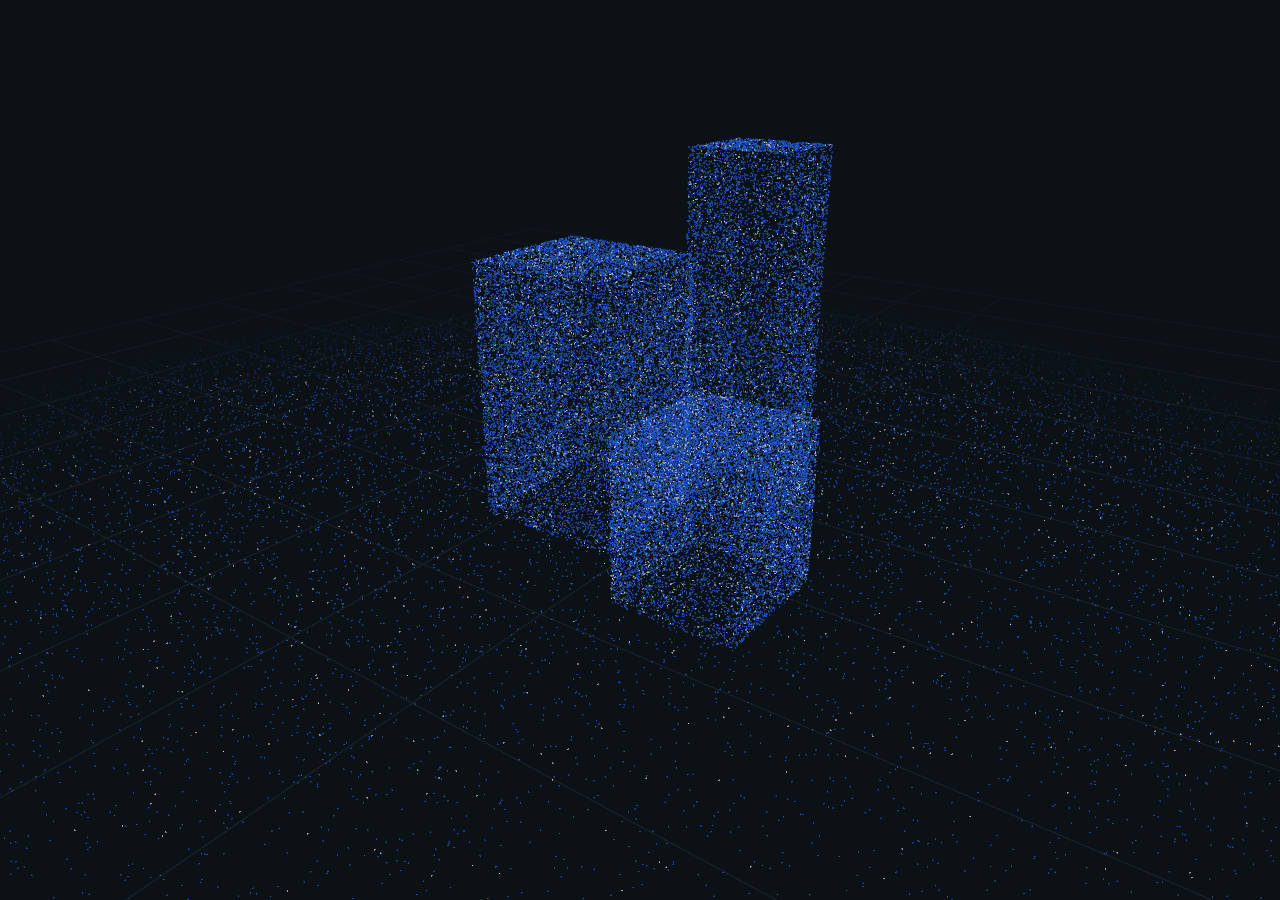
==== tools/shoot.html @ 38f68552 "Build the worldtick.co.uk site Single-page static site: no build step, no npm, plain HTML/CSS/ES mod" ====
<!doctype html>
<!-- Offline asset renderer. Not deployed, not linked from the site.
     Renders one resolved frame of the real scene at an exact size so the
     poster and Open Graph images match the live render rather than
     approximating it. Driven by tools/shoot.mjs. -->
<html lang="en">
<head>
<meta charset="utf-8">
<title>worldtick shoot</title>
<link rel="stylesheet" href="../css/style.css">
<script type="importmap">
{"imports":{"three/webgpu":"../vendor/three.webgpu.min.js","three/tsl":"../vendor/three.tsl.min.js"}}
</script>
<style>
  html, body { margin: 0; background: #0C1116; overflow: hidden; }
  #c { position: fixed; inset: 0; width: 100%; height: 100%; display: block; }
  .plate {
    position: fixed; inset: 0; display: none;
    align-items: flex-end; padding: 6.5%;
  }
  .plate .wordmark { font-size: 7.2vh; margin: 0; }
  body[data-mode="og"] .plate { display: flex; }
</style>
</head>
<body>
<canvas id="c"></canvas>

<div class="plate">
  <h1 class="wordmark"><span class="wordmark__a">world</span><span class="wordmark__b">.tick</span><span class="wordmark__c">()</span></h1>
</div>

<script type="module">
import * as THREE from 'three/webgpu';
import { createCloudScene, RESOLVE_TICKS, CAMERA } from '../js/scene-cloud.js';

const params = new URLSearchParams(location.search);
const mode = params.get('mode') || 'poster';
document.body.dataset.mode = mode;

// A little past full resolution, so nothing is caught mid-ease.
const TICK = RESOLVE_TICKS + 90;

const canvas = document.getElementById('c');
const renderer = new THREE.WebGPURenderer({ canvas, antialias: true, alpha: false });
renderer.setPixelRatio(1);            // the capture viewport is already at target size
renderer.setClearColor(0x0c1116, 1);
await renderer.init();

const w = window.innerWidth, h = window.innerHeight;
renderer.setSize(w, h, false);

const scene = new THREE.Scene();
const camera = new THREE.PerspectiveCamera(CAMERA.fov, w / h, 0.5, 200);

const cloud = createCloudScene({ quality: 'high' });
scene.add(cloud.object3D);

// Frame more generously than the live page for the poster: it is displayed
// with object-fit:cover at unknown aspect, so the composition has to survive
// being cropped on either axis.
const aspect = w / h;
const radius = CAMERA.radiusFor(aspect) * (mode === 'poster' ? 1.18 : 1.0);
const theta = CAMERA.theta + (mode === 'og' ? 0.35 : 0);
const phi = CAMERA.phi;
const lookAt = new THREE.Vector3(...CAMERA.lookAt);

camera.position.set(
  lookAt.x + radius * Math.sin(phi) * Math.sin(theta),
  lookAt.y + radius * Math.cos(phi),
  lookAt.z + radius * Math.sin(phi) * Math.cos(theta),
);
camera.lookAt(lookAt);

cloud.setFade(radius * 0.5, radius * 2.2);
cloud.setPixelScale((h * 0.5) / Math.tan((CAMERA.fov * Math.PI) / 360));
cloud.setTick(TICK);

await document.fonts.ready;
renderer.render(scene, camera);
// Second pass: the first render of a node material compiles shaders, and on
// some backends the result only lands in the swap chain on the frame after.
requestAnimationFrame(() => {
  renderer.render(scene, camera);
  window.__shotReady = true;
});
</script>
</body>
</html>
---- css/style.css ----
/* Worldtick Ltd — worldtick.co.uk
   Mobile-first, designed at 390px. No build step: edit this file directly. */

/* ---------- Fonts ---------- */

@font-face {
  font-family: 'IBM Plex Mono';
  src: url('../fonts/ibm-plex-mono-400.woff2') format('woff2');
  font-weight: 400; font-style: normal; font-display: swap;
}
@font-face {
  font-family: 'IBM Plex Mono';
  src: url('../fonts/ibm-plex-mono-500.woff2') format('woff2');
  font-weight: 500; font-style: normal; font-display: swap;
}
@font-face {
  font-family: 'IBM Plex Sans';
  src: url('../fonts/ibm-plex-sans-400.woff2') format('woff2');
  font-weight: 400; font-style: normal; font-display: swap;
}
@font-face {
  font-family: 'IBM Plex Sans';
  src: url('../fonts/ibm-plex-sans-600.woff2') format('woff2');
  font-weight: 600; font-style: normal; font-display: swap;
}

/* ---------- Tokens ----------
   Two deviations from the spec's table, both for contrast. See README. */

:root {
  --viewport:      #0C1116;
  --viewport-grid: #1A2129;
  --paper:         #F2F4F3;
  --ink:           #101418;
  --slate:         #5A6167;  /* spec had #697077 (4.58:1 on paper); this is 5.65:1 */
  --rule:          #D6DAD8;
  --signal:        #0B5FFF;
  --signal-dim:    #3D6E9E;

  /* Added: the spec's palette assumes a light document, but the hero and
     contact sections put the same roles on --viewport. */
  --paper-dim:     #B8C0C6;  /* body text on viewport — 10.3:1 */
  --slate-dark:    #7E878E;  /* secondary text on viewport — 5.19:1 */
  --signal-bright: #4D8BFF;  /* accent on viewport — 5.83:1 */

  --mono: 'IBM Plex Mono', ui-monospace, 'Cascadia Mono', Consolas, monospace;
  --sans: 'IBM Plex Sans', system-ui, -apple-system, 'Segoe UI', sans-serif;

  --gutter: 1.25rem;
  --measure: 34rem;
}

/* ---------- Reset / base ---------- */

*, *::before, *::after { box-sizing: border-box; }

html {
  overflow-x: clip;
  -webkit-text-size-adjust: 100%;
}

body {
  margin: 0;
  background: var(--viewport);
  color: var(--paper);
  font-family: var(--sans);
  font-size: 1.0625rem;   /* 17px */
  line-height: 1.6;
  font-synthesis-weight: none;
  -webkit-font-smoothing: antialiased;
}

h1, h2, h3, p { margin: 0; }
img { max-width: 100%; display: block; }

:focus-visible {
  outline: 2px solid var(--signal-bright);
  outline-offset: 3px;
  border-radius: 2px;
}
.doc :focus-visible { outline-color: var(--signal); }

.skip {
  position: absolute;
  left: -9999px;
  top: 0;
  z-index: 10;
  background: var(--paper);
  color: var(--ink);
  font-family: var(--mono);
  font-size: 0.875rem;
  padding: 0.75rem 1rem;
  text-decoration: none;
}
.skip:focus { left: 0; }

.wrap {
  width: min(100% - (var(--gutter) * 2), 66rem);
  margin-inline: auto;
}

/* ---------- The persistent 3D stage ----------
   Fixed behind everything. Opaque .doc sections scroll over it, so the
   scene is visible in the hero and again behind contact and the footer. */

.stage {
  position: fixed;
  inset: 0;
  z-index: 0;
  background: var(--viewport);
  pointer-events: none;
}
.stage__poster,
.stage__canvas {
  position: absolute;
  inset: 0;
  width: 100%;
  height: 100%;
}
.stage__poster { object-fit: cover; }

.stage__canvas {
  opacity: 0;
  transition: opacity 600ms ease;
}
/* Set by js/stage.js once the first frame has actually rendered, so the
   poster is never swapped out for an empty canvas. */
.stage.is-live .stage__canvas { opacity: 1; }
.stage.is-live .stage__poster { opacity: 0; transition: opacity 600ms ease; }

/* Dimmed by scroll position — the hero recedes rather than scrolling away. */
.stage__scrim {
  position: absolute;
  inset: 0;
  background: var(--viewport);
  opacity: 0;
}

.page { position: relative; z-index: 1; }

/* Transparent sections let the stage through. */
.viewport { background: transparent; color: var(--paper); }

/* ---------- Hero ---------- */

.hero__inner {
  min-height: 100dvh;
  display: flex;
  flex-direction: column;
  justify-content: flex-end;
  padding-block: 5rem 1.5rem;
}

.wordmark {
  font-family: var(--mono);
  font-weight: 500;
  font-size: clamp(2.125rem, 11.5vw, 4.5rem);
  line-height: 1.05;
  letter-spacing: -0.03em;
  overflow-wrap: anywhere;
}
.wordmark__a { color: var(--paper); }
.wordmark__b { color: var(--signal-bright); }
.wordmark__c { color: var(--slate-dark); }

.readout {
  font-family: var(--mono);
  font-weight: 500;
  font-size: 0.75rem;
  letter-spacing: 0.14em;
  text-transform: uppercase;
  font-variant-numeric: tabular-nums;
  color: var(--slate-dark);
  margin-top: 1.125rem;
  display: flex;
  gap: 0.75rem;
  align-items: baseline;
}
.readout__label::after { content: ''; }
.readout__value { color: var(--signal-bright); }

.hero__line {
  margin-top: 1.75rem;
  max-width: 26ch;
  color: var(--paper-dim);
  text-wrap: pretty;
}

.scrollcue {
  margin-top: 3rem;
  font-family: var(--mono);
  font-size: 0.6875rem;
  letter-spacing: 0.18em;
  text-transform: uppercase;
  color: var(--slate-dark);
  display: flex;
  align-items: center;
  gap: 0.625rem;
}
.scrollcue::after {
  content: '';
  width: 1px;
  height: 2rem;
  background: linear-gradient(var(--slate-dark), transparent);
}

/* ---------- Document sections ---------- */

.doc {
  background: var(--paper);
  color: var(--ink);
  padding-block: 4.5rem;
}
.doc--tail { padding-top: 0; }
.doc--tail .wrap { border-top: 1px solid var(--rule); padding-top: 4.5rem; }

.label {
  font-family: var(--mono);
  font-weight: 500;
  font-size: 0.6875rem;
  letter-spacing: 0.18em;
  text-transform: uppercase;
  color: var(--slate);
  margin-bottom: 2.5rem;
}
.label--dark { color: var(--slate-dark); }

.caps { display: grid; gap: 2.75rem; }

.cap__title {
  font-family: var(--mono);
  font-weight: 500;
  font-size: 1.0625rem;
  letter-spacing: -0.01em;
  color: var(--ink);
  margin-bottom: 0.625rem;
}
.cap p { color: var(--slate); max-width: var(--measure); text-wrap: pretty; }

.lede {
  font-size: 1.1875rem;
  max-width: var(--measure);
  color: var(--ink);
  text-wrap: pretty;
}

/* ---------- Contact ---------- */

.contact { padding-block: 5rem; }

.mailto {
  display: inline-block;
  font-family: var(--mono);
  font-weight: 500;
  font-size: clamp(1.0625rem, 5vw, 2rem);
  letter-spacing: -0.02em;
  color: var(--signal-bright);
  text-decoration: none;
  overflow-wrap: anywhere;
  /* Keeps the tap target well over 44px at every size. */
  padding-block: 0.625rem;
  background-image: linear-gradient(var(--signal-bright), var(--signal-bright));
  background-repeat: no-repeat;
  background-position: 0 100%;
  background-size: 0 1px;
  transition: background-size 260ms ease;
}
.mailto:hover, .mailto:focus-visible { background-size: 100% 1px; }
/* Touch has no hover, so give it a permanent solid state instead. */
@media (hover: none) {
  .mailto { background-size: 100% 1px; }
}

/* ---------- Footer ---------- */

.foot {
  padding-block: 0 3.5rem;
  font-size: 0.8125rem;
  line-height: 1.7;
  color: var(--slate-dark);
}
.foot strong { font-weight: 600; color: var(--paper-dim); }
.todo { border-bottom: 1px dashed currentColor; }

/* ---------- Scroll reveals ----------
   Only hidden when JS is running, so the no-JS page is complete. */

.js .reveal {
  opacity: 0;
  transform: translateY(12px);
  transition: opacity 300ms ease, transform 300ms ease;
}
.js .reveal.is-in { opacity: 1; transform: none; }
.js .caps .reveal:nth-child(2) { transition-delay: 60ms; }
.js .caps .reveal:nth-child(3) { transition-delay: 120ms; }

/* ---------- Wider viewports ---------- */

@media (min-width: 48rem) {
  :root { --gutter: 2.5rem; }
  body { font-size: 1.125rem; }
  .caps { grid-template-columns: repeat(3, 1fr); gap: 2.5rem; }
  .cap p { font-size: 1rem; }
  .doc { padding-block: 7rem; }
  .doc--tail { padding-top: 0; }
  .doc--tail .wrap { padding-top: 7rem; }
  .contact { padding-block: 8rem; }
  .hero__inner { padding-block: 6rem 2.5rem; }
  .lede { font-size: 1.375rem; }
}

@media (min-width: 64rem) {
  .hero__line { font-size: 1.25rem; max-width: 32ch; }
}

/* ---------- Reduced motion ----------
   Everything becomes an instant state change. The stage renders one
   resolved static frame; js/tick.js never starts the counter. */

@media (prefers-reduced-motion: reduce) {
  *, *::before, *::after {
    animation-duration: 0.01ms !important;
    animation-iteration-count: 1 !important;
    transition-duration: 0.01ms !important;
    scroll-behavior: auto !important;
  }
  .js .reveal { opacity: 1; transform: none; }
}
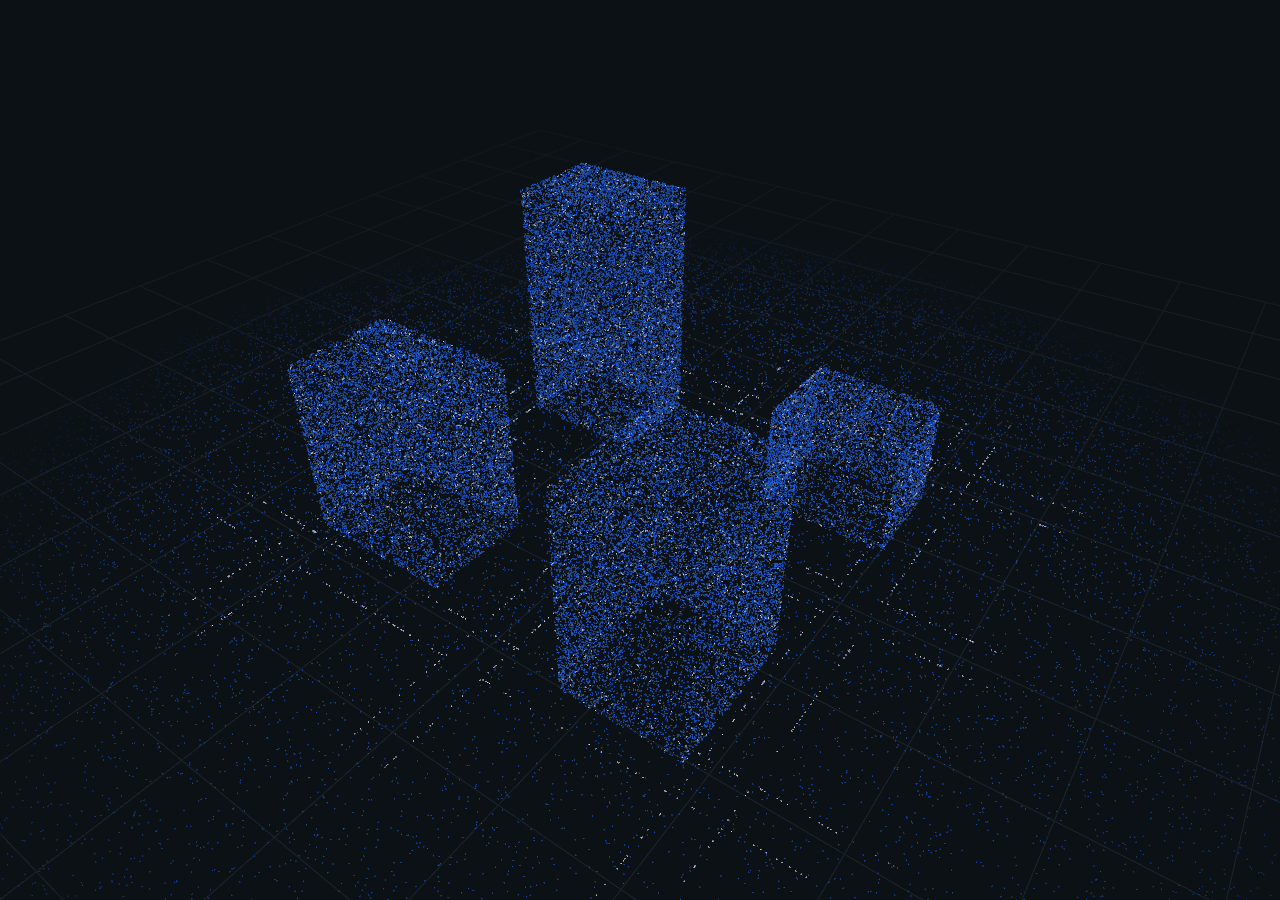
==== commit 6b6d7d87: "Add traffic flow and a re-runnable simulation to the hero The blocks read as office towers, so give " ====
--- a/tools/shoot.html
+++ b/tools/shoot.html
@@ -73,7 +73,10 @@
 
 cloud.setFade(radius * 0.5, radius * 2.2);
 cloud.setPixelScale((h * 0.5) / Math.tan((CAMERA.fov * Math.PI) / 360));
+// Both clocks: the resolve clock settles the buildings, the monotonic one
+// places the traffic. Without the first, the poster is a cloud of noise.
 cloud.setTick(TICK);
+cloud.setResolveTick(TICK);
 
 await document.fonts.ready;
 renderer.render(scene, camera);
--- a/css/style.css
+++ b/css/style.css
@@ -179,8 +179,32 @@
 .readout__label::after { content: ''; }
 .readout__value { color: var(--signal-bright); }
 
+/* Reads as an instrument control rather than a web button. Sized for a
+   comfortable thumb: the visible bracket is small, the tap target is not. */
+.rerun {
+  align-self: flex-start;
+  margin-top: 0.75rem;
+  margin-left: -0.75rem;      /* optical alignment with the text above */
+  padding: 0.6875rem 0.75rem;
+  min-height: 44px;
+  background: none;
+  border: 0;
+  font-family: var(--mono);
+  font-weight: 500;
+  font-size: 0.6875rem;
+  letter-spacing: 0.18em;
+  text-transform: uppercase;
+  color: var(--slate-dark);
+  cursor: pointer;
+  transition: color 200ms ease;
+}
+.rerun::before { content: '['; margin-right: 0.5em; }
+.rerun::after  { content: ']'; margin-left: 0.5em; }
+.rerun:hover, .rerun:focus-visible { color: var(--signal-bright); }
+.rerun[hidden] { display: none; }
+
 .hero__line {
-  margin-top: 1.75rem;
+  margin-top: 1.25rem;
   max-width: 26ch;
   color: var(--paper-dim);
   text-wrap: pretty;
